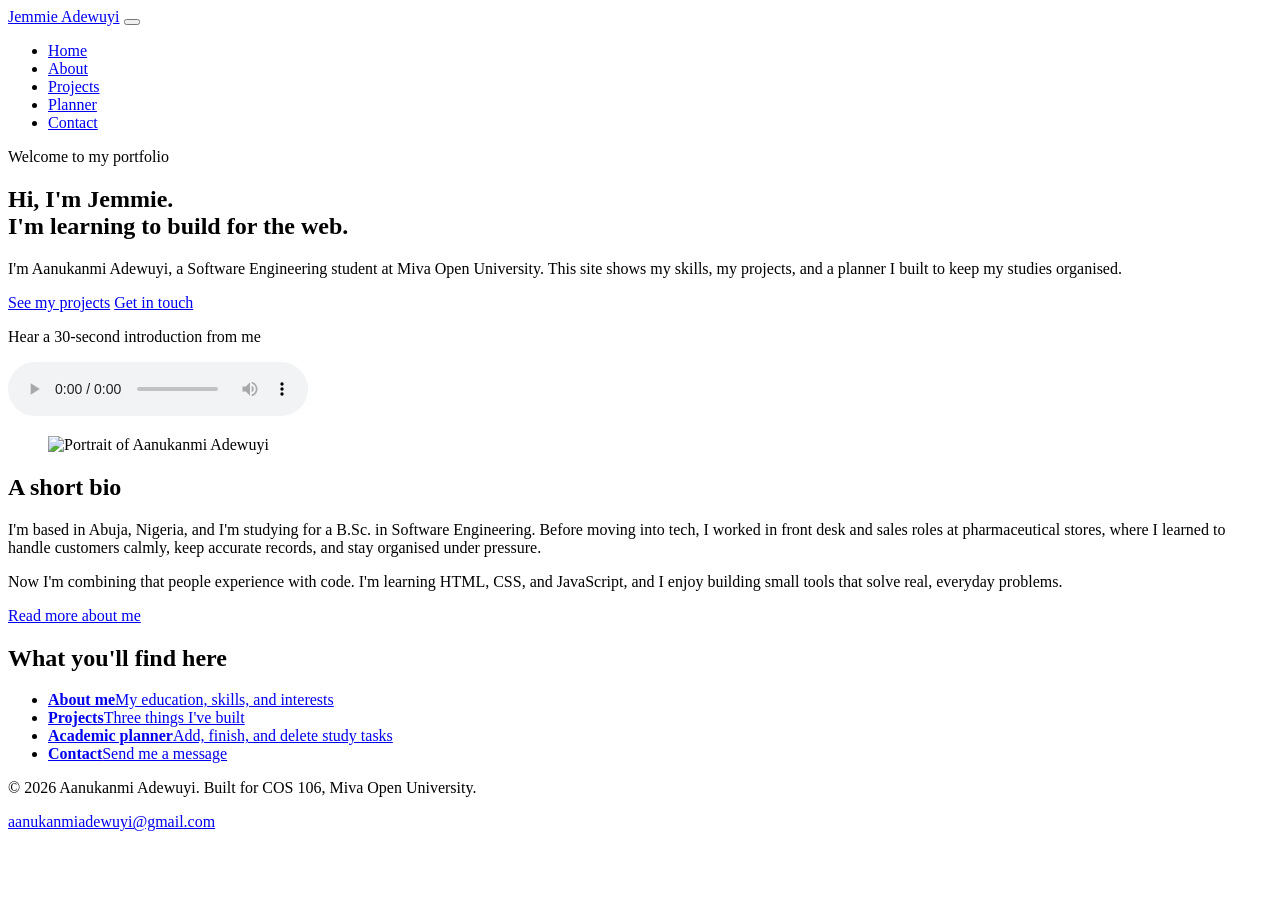
==== index.html @ 7d4a19fd "Add files via upload" ====
<!DOCTYPE html>
<html lang="en">
<head>
  <meta charset="UTF-8">
  <meta name="viewport" content="width=device-width, initial-scale=1">
  <meta name="description" content="Portfolio of Aanukanmi Adewuyi, a Software Engineering student at Miva Open University.">
  <title>Jemmie Adewuyi | Student Portfolio</title>
  <link rel="preconnect" href="https://fonts.googleapis.com">
  <link rel="preconnect" href="https://fonts.gstatic.com" crossorigin>
  <link href="https://fonts.googleapis.com/css2?family=Inter:wght@400;500&family=Poppins:wght@500;600;700&display=swap" rel="stylesheet">
  <link rel="stylesheet" href="css/style.css">
</head>
<body>

  <header class="site-header">
    <div class="container header-inner">
      <a href="index.html" class="logo">Jemmie Adewuyi</a>
      <button class="nav-toggle" id="navToggle" aria-expanded="false" aria-controls="mainNav" aria-label="Open menu">
        <span></span><span></span><span></span>
      </button>
      <nav id="mainNav" class="main-nav" aria-label="Main navigation">
        <ul>
          <li><a href="index.html" class="active" aria-current="page">Home</a></li>
          <li><a href="about.html">About</a></li>
          <li><a href="projects.html">Projects</a></li>
          <li><a href="planner.html">Planner</a></li>
          <li><a href="contact.html">Contact</a></li>
        </ul>
      </nav>
    </div>
  </header>

  <main>
    <section class="hero">
      <div class="container hero-inner">
        <div class="hero-text">
          <p class="welcome">Welcome to my portfolio</p>
          <h1>Hi, I'm Jemmie.<br>I'm learning to build for the web.</h1>
          <p class="lead">I'm Aanukanmi Adewuyi, a Software Engineering student at Miva Open University. This site shows my skills, my projects, and a planner I built to keep my studies organised.</p>
          <div class="hero-actions">
            <a href="projects.html" class="btn btn-primary">See my projects</a>
            <a href="contact.html" class="btn btn-outline">Get in touch</a>
          </div>
          <div class="intro-audio">
            <p class="intro-audio-label" id="introLabel">Hear a 30-second introduction from me</p>
            <audio controls preload="metadata" aria-labelledby="introLabel">
              <source src="media/intro.mp3" type="audio/mpeg">
              <source src="media/intro.m4a" type="audio/mp4">
              Your browser does not support audio playback. <a href="media/intro.mp3">Download the introduction</a> instead.
            </audio>
          </div>
        </div>
        <figure class="hero-photo">
          <div class="photo-frame" data-initials="AA">
            <img src="images/profile.jpg" alt="Portrait of Aanukanmi Adewuyi" width="400" height="480">
          </div>
        </figure>
      </div>
    </section>

    <section class="section">
      <div class="container narrow">
        <h2>A short bio</h2>
        <p>I'm based in Abuja, Nigeria, and I'm studying for a B.Sc. in Software Engineering. Before moving into tech, I worked in front desk and sales roles at pharmaceutical stores, where I learned to handle customers calmly, keep accurate records, and stay organised under pressure.</p>
        <p>Now I'm combining that people experience with code. I'm learning HTML, CSS, and JavaScript, and I enjoy building small tools that solve real, everyday problems.</p>
        <p><a href="about.html" class="text-link">Read more about me</a></p>
      </div>
    </section>

    <section class="section section-alt">
      <div class="container">
        <h2>What you'll find here</h2>
        <ul class="quick-links">
          <li><a href="about.html"><strong>About me</strong><span>My education, skills, and interests</span></a></li>
          <li><a href="projects.html"><strong>Projects</strong><span>Three things I've built</span></a></li>
          <li><a href="planner.html"><strong>Academic planner</strong><span>Add, finish, and delete study tasks</span></a></li>
          <li><a href="contact.html"><strong>Contact</strong><span>Send me a message</span></a></li>
        </ul>
      </div>
    </section>
  </main>

  <footer class="site-footer">
    <div class="container footer-inner">
      <p>&copy; 2026 Aanukanmi Adewuyi. Built for COS 106, Miva Open University.</p>
      <p><a href="mailto:aanukanmiadewuyi@gmail.com">aanukanmiadewuyi@gmail.com</a></p>
    </div>
  </footer>

  <script src="js/main.js"></script>
</body>
</html>
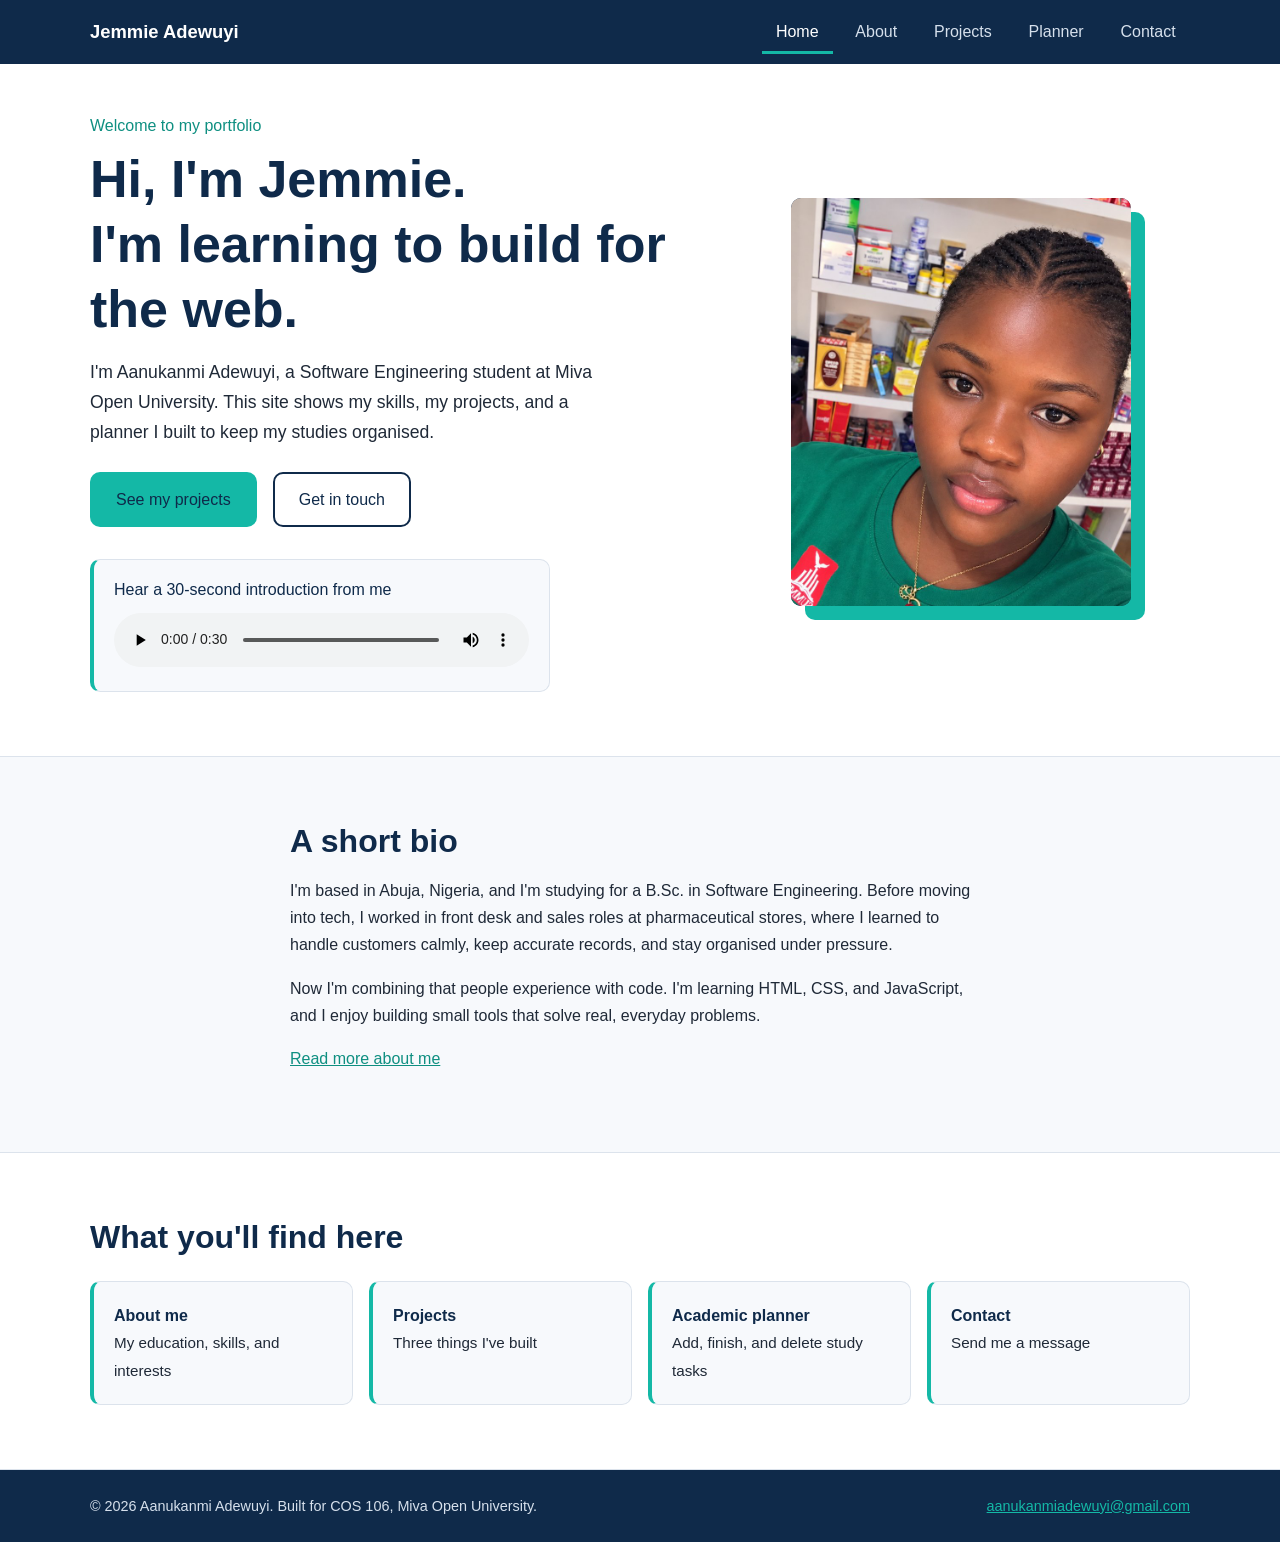
==== commit af61a9cd: "Add files via upload" ====
--- a/index.html
+++ b/index.html
@@ -8,7 +8,7 @@
   <link rel="preconnect" href="https://fonts.googleapis.com">
   <link rel="preconnect" href="https://fonts.gstatic.com" crossorigin>
   <link href="https://fonts.googleapis.com/css2?family=Inter:wght@400;500&family=Poppins:wght@500;600;700&display=swap" rel="stylesheet">
-  <link rel="stylesheet" href="css/style.css">
+  <link rel="stylesheet" href="style.css">
 </head>
 <body>
 
@@ -44,15 +44,15 @@
           <div class="intro-audio">
             <p class="intro-audio-label" id="introLabel">Hear a 30-second introduction from me</p>
             <audio controls preload="metadata" aria-labelledby="introLabel">
-              <source src="media/intro.mp3" type="audio/mpeg">
-              <source src="media/intro.m4a" type="audio/mp4">
-              Your browser does not support audio playback. <a href="media/intro.mp3">Download the introduction</a> instead.
+              <source src="intro.mp3" type="audio/mpeg">
+              <source src="intro.m4a" type="audio/mp4">
+              Your browser does not support audio playback. <a href="intro.mp3">Download the introduction</a> instead.
             </audio>
           </div>
         </div>
         <figure class="hero-photo">
           <div class="photo-frame" data-initials="AA">
-            <img src="images/profile.jpg" alt="Portrait of Aanukanmi Adewuyi" width="400" height="480">
+            <img src="profile.jpg" alt="Portrait of Aanukanmi Adewuyi" width="400" height="480">
           </div>
         </figure>
       </div>
@@ -87,6 +87,6 @@
     </div>
   </footer>
 
-  <script src="js/main.js"></script>
+  <script src="main.js"></script>
 </body>
 </html>
--- a/style.css
+++ b/style.css
@@ -0,0 +1,419 @@
+/* ===== Design tokens (approved palette and fonts) ===== */
+:root {
+  --navy: #0F2A4A;
+  --teal: #14B8A6;
+  --teal-dark: #0E8F81;
+  --bg: #F7F9FC;
+  --text: #1F2937;
+  --white: #FFFFFF;
+  --line: #DCE3EC;
+  --font-heading: "Poppins", sans-serif;
+  --font-body: "Inter", sans-serif;
+  --radius: 10px;
+}
+
+/* ===== Reset and base ===== */
+*, *::before, *::after { box-sizing: border-box; }
+html { scroll-behavior: smooth; }
+body {
+  margin: 0;
+  font-family: var(--font-body);
+  font-size: 1rem;
+  line-height: 1.7;
+  color: var(--text);
+  background: var(--bg);
+}
+img { max-width: 100%; height: auto; display: block; }
+h1, h2, h3 {
+  font-family: var(--font-heading);
+  color: var(--navy);
+  line-height: 1.25;
+  margin: 0 0 1rem;
+}
+h1 { font-size: clamp(2rem, 5vw, 3.25rem); font-weight: 700; }
+h2 { font-size: clamp(1.5rem, 3vw, 2rem); font-weight: 600; }
+p { margin: 0 0 1rem; }
+a { color: var(--teal-dark); }
+a:focus-visible, button:focus-visible {
+  outline: 3px solid var(--teal);
+  outline-offset: 3px;
+}
+
+.container { width: min(1100px, 92%); margin-inline: auto; }
+.narrow { max-width: 700px; }
+
+/* ===== Header and navigation ===== */
+.site-header {
+  background: var(--navy);
+  position: sticky;
+  top: 0;
+  z-index: 100;
+}
+.header-inner {
+  display: flex;
+  align-items: center;
+  justify-content: space-between;
+  min-height: 64px;
+}
+.logo {
+  font-family: var(--font-heading);
+  font-weight: 600;
+  font-size: 1.15rem;
+  color: var(--white);
+  text-decoration: none;
+}
+.main-nav ul {
+  display: flex;
+  gap: 0.5rem;
+  list-style: none;
+  margin: 0;
+  padding: 0;
+}
+.main-nav a {
+  display: block;
+  padding: 0.5rem 0.9rem;
+  color: #D6E0EC;
+  text-decoration: none;
+  border-radius: 6px;
+  transition: background-color 0.25s ease, color 0.25s ease;
+}
+.main-nav a:hover { background: rgba(255, 255, 255, 0.1); color: var(--white); }
+.main-nav a.active { color: var(--white); box-shadow: inset 0 -3px 0 var(--teal); border-radius: 0; }
+
+.nav-toggle {
+  display: none;
+  background: none;
+  border: 0;
+  padding: 0.5rem;
+  cursor: pointer;
+}
+.nav-toggle span {
+  display: block;
+  width: 24px;
+  height: 2px;
+  background: var(--white);
+  margin: 5px 0;
+  transition: transform 0.3s ease, opacity 0.3s ease;
+}
+.nav-toggle[aria-expanded="true"] span:nth-child(1) { transform: translateY(7px) rotate(45deg); }
+.nav-toggle[aria-expanded="true"] span:nth-child(2) { opacity: 0; }
+.nav-toggle[aria-expanded="true"] span:nth-child(3) { transform: translateY(-7px) rotate(-45deg); }
+
+/* ===== Buttons ===== */
+.btn {
+  display: inline-block;
+  padding: 0.75rem 1.5rem;
+  font-family: var(--font-heading);
+  font-weight: 500;
+  text-decoration: none;
+  border-radius: var(--radius);
+  border: 2px solid transparent;
+  cursor: pointer;
+  transition: background-color 0.25s ease, color 0.25s ease, transform 0.25s ease;
+}
+.btn:hover { transform: translateY(-2px); }
+.btn-primary { background: var(--teal); color: var(--navy); }
+.btn-primary:hover { background: var(--teal-dark); color: var(--white); }
+.btn-outline { border-color: var(--navy); color: var(--navy); }
+.btn-outline:hover { background: var(--navy); color: var(--white); }
+
+/* ===== Hero ===== */
+.hero { background: var(--white); border-bottom: 1px solid var(--line); padding: 3rem 0 4rem; }
+.hero-inner {
+  display: grid;
+  grid-template-columns: 1.3fr 1fr;
+  gap: 3rem;
+  align-items: center;
+}
+.welcome {
+  color: var(--teal-dark);
+  font-weight: 500;
+  margin-bottom: 0.5rem;
+}
+.lead { font-size: 1.1rem; max-width: 52ch; }
+.hero-actions { display: flex; flex-wrap: wrap; gap: 1rem; margin-top: 1.5rem; }
+
+.hero-photo { margin: 0; justify-self: center; }
+.photo-frame {
+  position: relative;
+  width: min(340px, 80vw);
+  aspect-ratio: 5 / 6;
+  background: var(--navy);
+  border-radius: var(--radius);
+  box-shadow: 14px 14px 0 var(--teal);
+  overflow: hidden;
+  animation: rise 0.9s ease-out both;
+}
+/* Initials show behind the photo until profile.jpg is added */
+.photo-frame::before {
+  content: attr(data-initials);
+  position: absolute;
+  inset: 0;
+  display: grid;
+  place-items: center;
+  font-family: var(--font-heading);
+  font-size: 4rem;
+  font-weight: 700;
+  color: var(--teal);
+}
+.photo-frame img {
+  position: relative;
+  width: 100%;
+  height: 100%;
+  object-fit: cover;
+}
+@keyframes rise {
+  from { opacity: 0; transform: translateY(24px); }
+  to { opacity: 1; transform: none; }
+}
+
+/* ===== Sections ===== */
+.section { padding: 4rem 0; }
+.section-alt { background: var(--white); border-block: 1px solid var(--line); }
+.text-link { font-weight: 500; }
+
+.quick-links {
+  list-style: none;
+  margin: 1.5rem 0 0;
+  padding: 0;
+  display: grid;
+  grid-template-columns: repeat(auto-fit, minmax(220px, 1fr));
+  gap: 1rem;
+}
+.quick-links a {
+  display: block;
+  height: 100%;
+  padding: 1.25rem;
+  background: var(--bg);
+  border: 1px solid var(--line);
+  border-left: 4px solid var(--teal);
+  border-radius: var(--radius);
+  color: var(--text);
+  text-decoration: none;
+  transition: transform 0.25s ease, border-color 0.25s ease;
+}
+.quick-links a:hover { transform: translateY(-4px); border-color: var(--navy); }
+.quick-links strong { display: block; font-family: var(--font-heading); color: var(--navy); }
+.quick-links span { font-size: 0.95rem; }
+
+/* ===== Footer ===== */
+.site-footer { background: var(--navy); color: #D6E0EC; padding: 1.5rem 0; font-size: 0.9rem; }
+.site-footer p { margin: 0; }
+
+/* ===== Responsive ===== */
+@media (max-width: 800px) {
+  .nav-toggle { display: block; }
+  .main-nav {
+    position: absolute;
+    top: 64px;
+    left: 0;
+    right: 0;
+    background: var(--navy);
+    border-top: 1px solid rgba(255, 255, 255, 0.12);
+    display: none;
+  }
+  .main-nav.open { display: block; }
+  .main-nav ul { flex-direction: column; padding: 0.5rem 4%; gap: 0; }
+  .main-nav a.active { box-shadow: inset 4px 0 0 var(--teal); }
+
+  .hero-inner { grid-template-columns: 1fr; gap: 2.5rem; }
+  .hero-photo { order: -1; }
+  .section { padding: 3rem 0; }
+}
+
+@media (prefers-reduced-motion: reduce) {
+  *, *::before, *::after { animation: none !important; transition: none !important; scroll-behavior: auto !important; }
+}
+
+/* ===== Inner page intro ===== */
+.page-intro { background: var(--white); border-bottom: 1px solid var(--line); padding: 3rem 0; }
+.page-intro h1 { margin-bottom: 0.5rem; }
+.page-intro .lead { margin-bottom: 0; }
+
+/* ===== Tables ===== */
+.table-wrap { overflow-x: auto; }
+table {
+  width: 100%;
+  border-collapse: collapse;
+  background: var(--white);
+  border: 1px solid var(--line);
+}
+caption { text-align: left; padding: 0 0 0.75rem; font-weight: 500; color: var(--navy); }
+th, td { text-align: left; padding: 0.85rem 1rem; border-bottom: 1px solid var(--line); }
+thead th { background: var(--navy); color: var(--white); font-family: var(--font-heading); font-weight: 500; }
+tbody tr { transition: background-color 0.25s ease; }
+tbody tr:hover { background: #EAF7F5; }
+
+/* ===== Skills ===== */
+.skills-grid {
+  display: grid;
+  grid-template-columns: repeat(auto-fit, minmax(250px, 1fr));
+  gap: 1.25rem;
+  margin-top: 1.5rem;
+}
+.skill-card {
+  background: var(--white);
+  border: 1px solid var(--line);
+  border-top: 4px solid var(--teal);
+  border-radius: var(--radius);
+  padding: 1.5rem;
+}
+.skill-card h3 { font-size: 1.15rem; }
+.skill-card ul { margin: 0 0 1rem; padding-left: 1.2rem; }
+.skill-note { font-size: 0.9rem; color: #4B5563; margin: 0; }
+
+/* ===== Interests ===== */
+.interest-list { padding-left: 1.2rem; margin: 0 0 1.5rem; }
+.interest-list li { margin-bottom: 0.75rem; }
+
+/* ===== Projects ===== */
+.project-grid {
+  display: grid;
+  grid-template-columns: repeat(auto-fit, minmax(300px, 1fr));
+  gap: 1.5rem;
+}
+.project-card {
+  display: flex;
+  flex-direction: column;
+  background: var(--white);
+  border: 1px solid var(--line);
+  border-radius: var(--radius);
+  overflow: hidden;
+  transition: transform 0.25s ease, box-shadow 0.25s ease;
+}
+.project-card:hover { transform: translateY(-4px); box-shadow: 0 10px 24px rgba(15, 42, 74, 0.12); }
+.project-card img { width: 100%; aspect-ratio: 8 / 5; object-fit: cover; }
+.project-body { display: flex; flex-direction: column; flex: 1; padding: 1.5rem; }
+.project-body h2 { font-size: 1.3rem; }
+.tech { font-size: 0.9rem; color: #4B5563; }
+.project-links { display: flex; flex-wrap: wrap; gap: 0.75rem; margin-top: auto; padding-top: 0.5rem; }
+.project-links .btn { padding: 0.55rem 1.1rem; font-size: 0.95rem; }
+
+/* ===== Audio introduction ===== */
+.intro-audio {
+  margin-top: 2rem;
+  padding: 1rem 1.25rem;
+  max-width: 460px;
+  background: var(--bg);
+  border: 1px solid var(--line);
+  border-left: 4px solid var(--teal);
+  border-radius: var(--radius);
+}
+.intro-audio-label { margin: 0 0 0.6rem; font-weight: 500; color: var(--navy); }
+.intro-audio audio { width: 100%; }
+
+/* ===== Footer layout ===== */
+.footer-inner { display: flex; flex-wrap: wrap; justify-content: space-between; gap: 0.5rem 1.5rem; }
+.site-footer a { color: var(--teal); }
+
+/* ===== Forms (planner and contact) ===== */
+.visually-hidden {
+  position: absolute;
+  width: 1px;
+  height: 1px;
+  overflow: hidden;
+  clip: rect(0 0 0 0);
+  white-space: nowrap;
+}
+input[type="text"], input[type="email"], input[type="tel"], textarea {
+  width: 100%;
+  padding: 0.75rem 1rem;
+  font: inherit;
+  color: var(--text);
+  background: var(--white);
+  border: 2px solid var(--line);
+  border-radius: var(--radius);
+  transition: border-color 0.25s ease;
+}
+input:focus, textarea:focus { outline: none; border-color: var(--teal); }
+input.invalid, textarea.invalid { border-color: #B91C1C; }
+.error-text { color: #B91C1C; font-size: 0.9rem; min-height: 1.4em; margin: 0.25rem 0 0; }
+.success-text { color: #0E7C6F; font-weight: 500; margin-top: 1rem; }
+
+/* ===== Planner ===== */
+.task-form { display: flex; gap: 0.75rem; }
+.task-count { font-weight: 500; color: var(--navy); margin-top: 1.5rem; }
+.task-list { list-style: none; margin: 0; padding: 0; }
+.task-item {
+  display: flex;
+  align-items: center;
+  gap: 0.85rem;
+  padding: 0.9rem 1rem;
+  margin-bottom: 0.6rem;
+  background: var(--white);
+  border: 1px solid var(--line);
+  border-left: 4px solid var(--teal);
+  border-radius: var(--radius);
+  animation: rise 0.35s ease-out both;
+}
+.task-item input[type="checkbox"] { width: 1.2rem; height: 1.2rem; accent-color: var(--teal-dark); flex-shrink: 0; }
+.task-item label { flex: 1; cursor: pointer; overflow-wrap: anywhere; }
+.task-item.done { border-left-color: var(--line); }
+.task-item.done label { text-decoration: line-through; color: #6B7280; }
+.delete-btn {
+  padding: 0.4rem 0.8rem;
+  font: inherit;
+  font-size: 0.9rem;
+  color: #B91C1C;
+  background: transparent;
+  border: 1px solid #B91C1C;
+  border-radius: 6px;
+  cursor: pointer;
+  transition: background-color 0.25s ease, color 0.25s ease;
+}
+.delete-btn:hover { background: #B91C1C; color: var(--white); }
+.empty-message { color: #4B5563; }
+
+/* ===== Contact ===== */
+.contact-layout { display: grid; grid-template-columns: 1.5fr 1fr; gap: 3rem; align-items: start; }
+.field { margin-bottom: 0.75rem; }
+.field label { display: block; font-weight: 500; margin-bottom: 0.35rem; color: var(--navy); }
+.contact-details {
+  padding: 1.5rem;
+  background: var(--white);
+  border: 1px solid var(--line);
+  border-top: 4px solid var(--teal);
+  border-radius: var(--radius);
+}
+.contact-details ul { list-style: none; margin: 0; padding: 0; }
+.contact-details li { margin-bottom: 1rem; overflow-wrap: anywhere; }
+
+@media (max-width: 800px) {
+  .contact-layout { grid-template-columns: 1fr; gap: 2rem; }
+  .task-form { flex-direction: column; }
+}
+
+/* ===== Inline forms, badges, small buttons (stock tracker and scheduler) ===== */
+.inline-form { display: flex; flex-wrap: wrap; gap: 0.75rem 1rem; align-items: flex-end; }
+.inline-form .field { flex: 1 1 220px; margin-bottom: 0; }
+.inline-form .field-small { flex: 0 1 160px; }
+input[type="number"], input[type="date"], input[type="time"] {
+  width: 100%;
+  padding: 0.75rem 1rem;
+  font: inherit;
+  color: var(--text);
+  background: var(--white);
+  border: 2px solid var(--line);
+  border-radius: var(--radius);
+}
+input[type="number"]:focus, input[type="date"]:focus, input[type="time"]:focus { outline: none; border-color: var(--teal); }
+.inline-form + .error-text { margin-top: 0.75rem; }
+.badge { display: inline-block; padding: 0.15rem 0.7rem; font-size: 0.85rem; font-weight: 500; border-radius: 999px; }
+.badge-ok { background: #D9F5F0; color: #0B6B5F; }
+.badge-low { background: #FDE2E2; color: #991B1B; }
+.action-cell { white-space: nowrap; }
+.mini-btn {
+  padding: 0.3rem 0.7rem;
+  margin-right: 0.3rem;
+  font: inherit;
+  font-size: 0.9rem;
+  color: var(--navy);
+  background: var(--bg);
+  border: 1px solid var(--navy);
+  border-radius: 6px;
+  cursor: pointer;
+  transition: background-color 0.25s ease, color 0.25s ease;
+}
+.mini-btn:hover { background: var(--navy); color: var(--white); }
+.back-link { margin-top: 2rem; }
+.table-wrap { margin-top: 1rem; }
